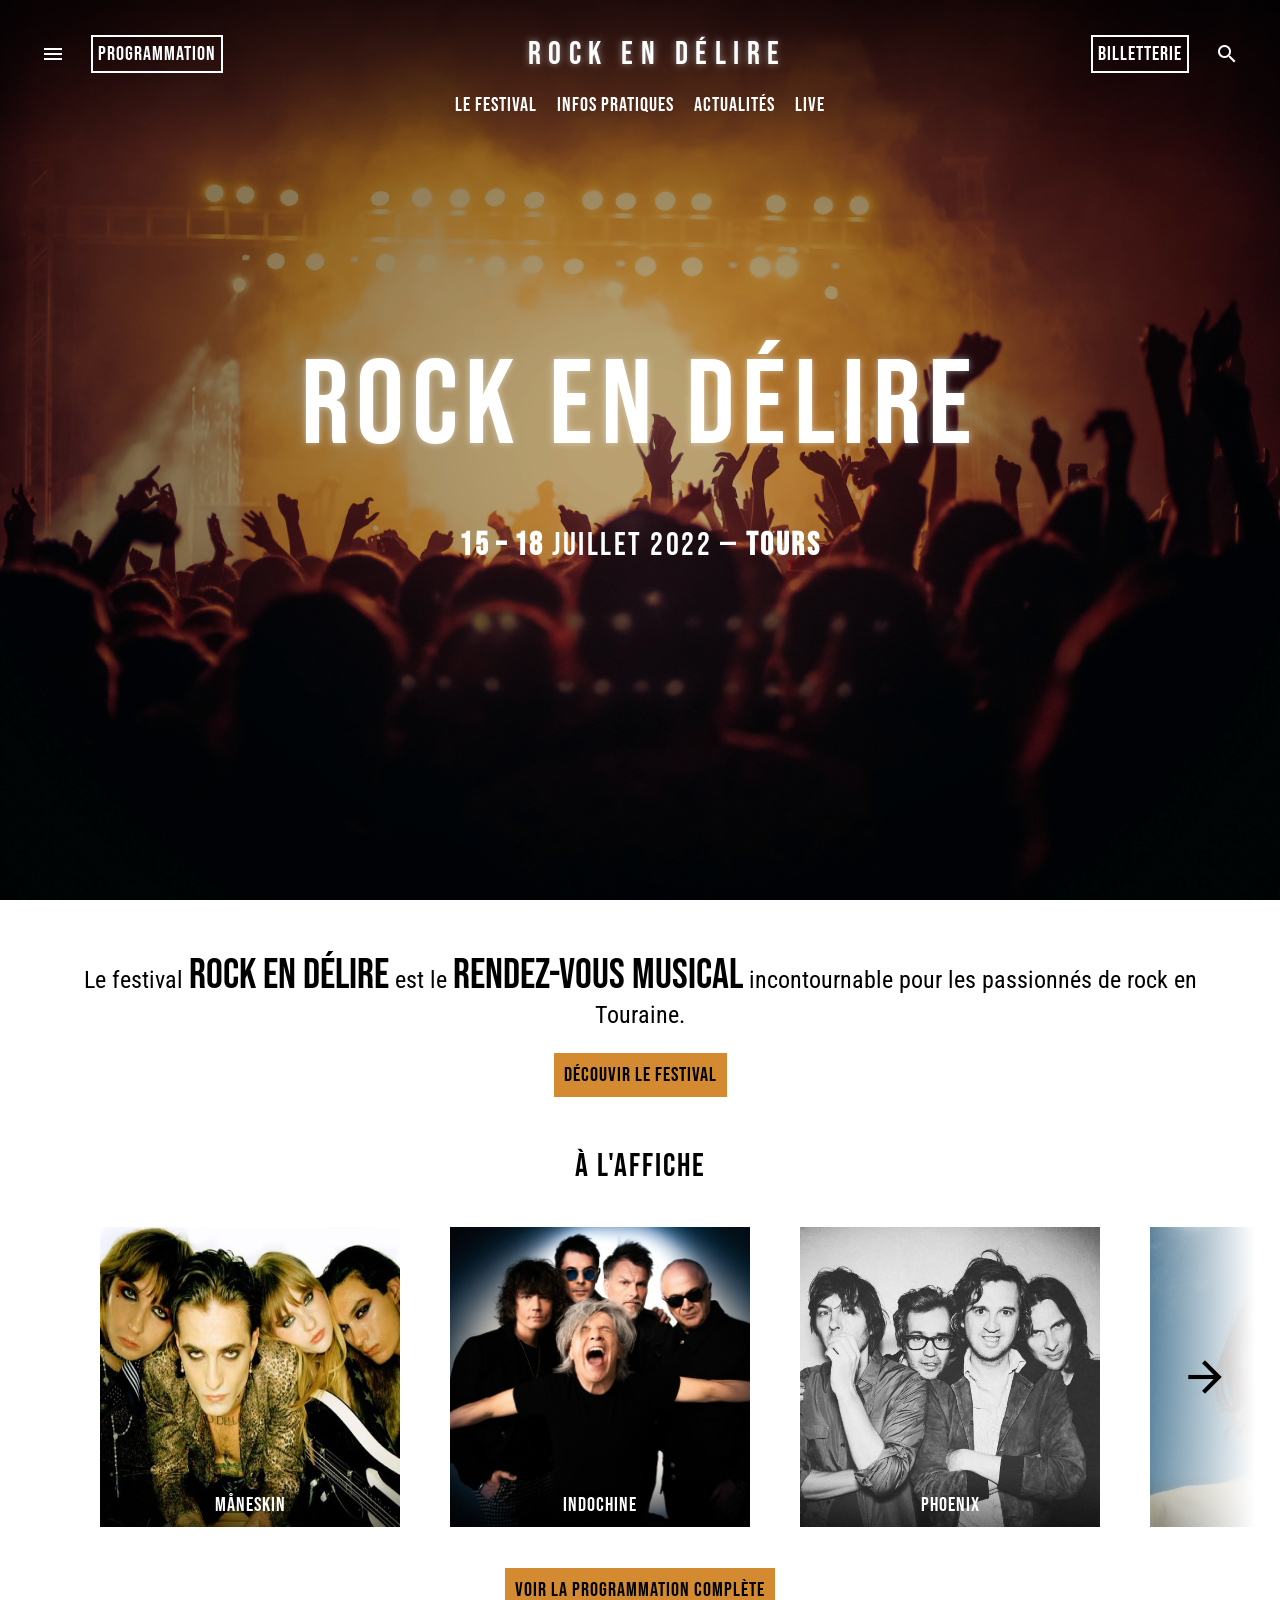
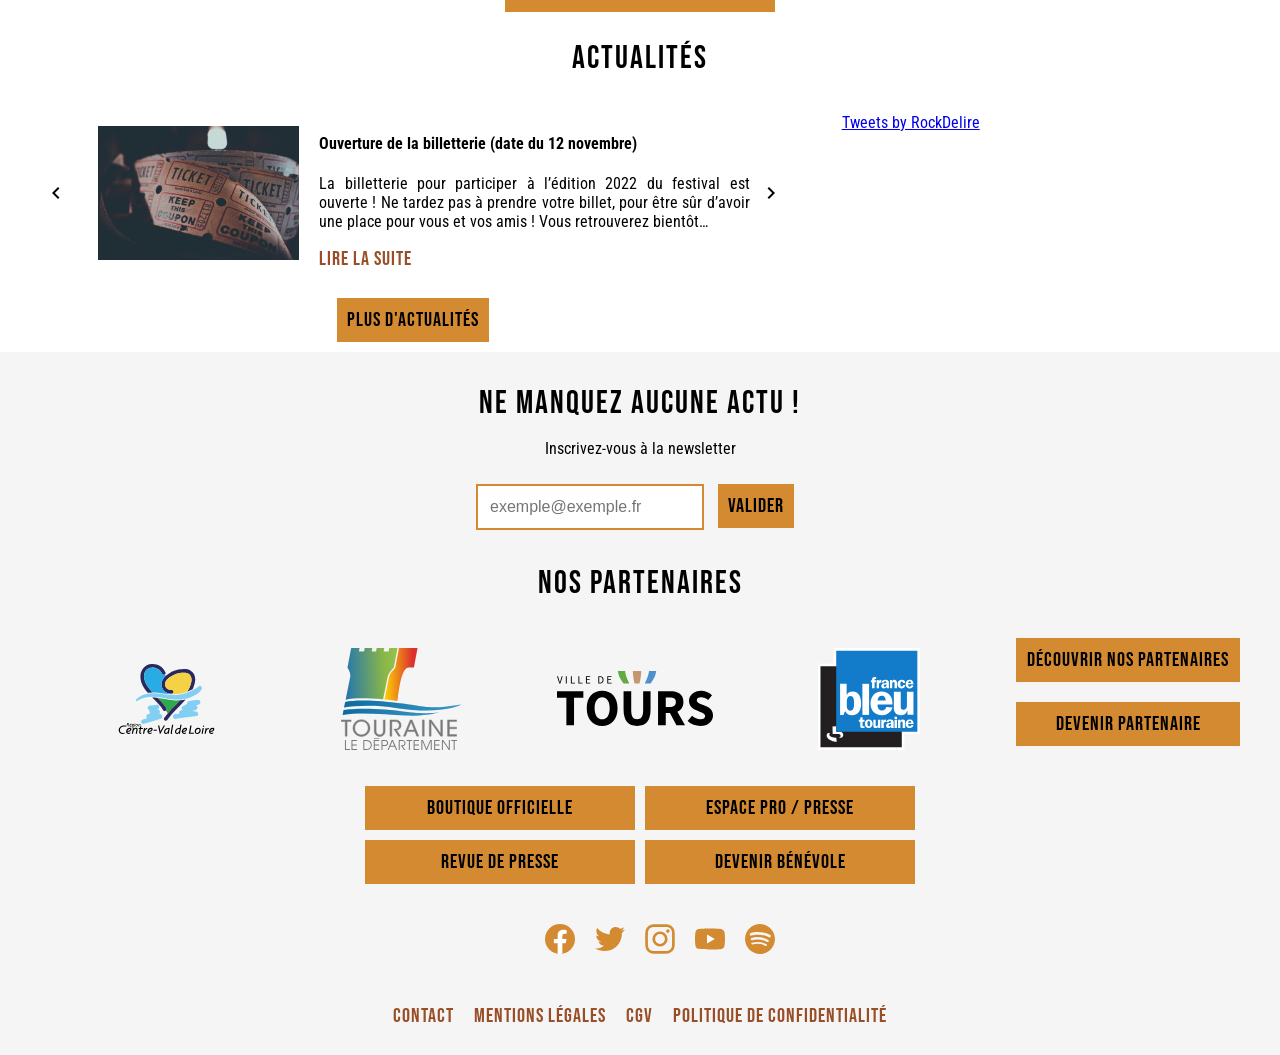
==== index.html @ ed9f4fd5 "Icônes des réseaux sociaux" ====
<!DOCTYPE html>
<html lang="fr">
<head>
    <meta charset="UTF-8">
    <meta name="viewport" content="width=device-width, initial-scale=1.0">
    <link rel="icon" href="img/favicon.svg"/>
    <link rel="stylesheet" href="style.css"/>
    <link rel="stylesheet" href="img/programmation/programmation.css">
    <link rel="stylesheet" href="img/article/article.css">
    <link rel="stylesheet" href="img/partenaires/partenaires.css">
    <link rel="stylesheet" href="img/reseaux/reseaux.css">
    <link rel="preconnect" href="https://fonts.googleapis.com">
    <link rel="preconnect" href="https://fonts.gstatic.com" crossorigin>
    <link rel="preconnect" href="https://fonts.googleapis.com">
    <link rel="preconnect" href="https://fonts.gstatic.com" crossorigin>
    <link href="https://fonts.googleapis.com/css2?family=Bebas+Neue&family=Roboto+Condensed:ital,wght@0,300;0,400;0,700;1,300;1,400;1,700&display=swap"
          rel="stylesheet">
    <link href="https://fonts.googleapis.com/icon?family=Material+Icons" rel="stylesheet">
    <title>Rock en délire</title>
</head>
<body>

    <!-- Menu -->
    <nav class="menu menu--hidden" id="menu">
        <ul>
            <li><a href="#" class="a">Programmation</a></li>
            <li><a href="#" class="a">Billetterie</a></li>
            <li><a href="#" class="a">Le festival</a></li>
            <li><a href="#" class="a">Infos pratiques</a></li>
            <li><a href="#" class="a">Actualités</a></li>
            <li><a href="#" class="a">Live</a></li>
            <li><a href="#" class="a">Boutique officielle</a></li>
            <li><a href="#" class="a">Partenaires</a></li>
            <li><a href="#" class="a">Espace pro / presse</a></li>
        </ul>
    </nav>
    <div class="menu-background menu-background--hidden" id="menu-background"></div>

    <!-- En-tête -->
    <header class="header" id="header">
        <div class="header__top">
            <button class="material-icons btn ic-btn" title="Menu" id="menu-btn">menu</button>
            <a href="#" class="btn">Programmation</a>
            <div class="red header__red" id="header__red">
                <a href="#">Rock en délire</a>
            </div>
            <a href="#" class="btn">Billetterie</a>
            <button class="material-icons btn ic-btn" title="Rechercher">search</button>
        </div>
        <div class="header__bottom">
            <a class="a" href="#">Le festival</a>
            <a class="a" href="#">Infos pratiques</a>
            <a class="a" href="#">Actualités</a>
            <a class="a" href="#">Live</a>
        </div>
    </header>


    <!-- Affiche -->
    <div class="cover">
        <h1 class="red cover__red">Rock en délire</h1>
        <div class="cover__bottom">
            <span style="font-weight: 700;">15&#8239;–&#8239;18</span> juillet 2022 — <span style="font-weight: 700;">Tours</span>
        </div>
    </div>


    <!-- Présentation -->
    <section class="introduction">
        <p>Le festival <em>Rock en délire</em> est le <em>rendez-vous musical</em> incontournable pour les passionnés de rock en Touraine.</p>
        <a href="#" class="btn btn--filled">Découvir le festival</a>
    </section>


    <!-- À l'affiche -->
    <section class="programmation">
        <h2>À l'affiche</h2>

        <div class="programmation__ls-container">
            <ul class="programmation__ls" id="programmation__ls">
                <a class="a" href="#" id="art1"><li>Måneskin</li></a>
                <a class="a" href="#" id="art2"><li>Indochine</li></a>
                <a class="a" href="#" id="art3"><li>Phoenix</li></a>
                <a class="a" href="#" id="art4"><li>Orelsan</li></a>
                <a class="a" href="#" id="art5"><li>Last Train</li></a>
                <a class="a" href="#" id="art6"><li>MNNQNS</li></a>
            </ul>
            <div class="programmation__ls-overflow">
                <span id="scroll-arrow" class="btn ic-btn material-icons">arrow_forward</span>
            </div>
        </div>
        

        <a href="#" class="btn btn--filled programmation__btn">Voir la programmation complète</a>
    </section>


    <!-- Actualités et tweets -->
    <h2>Actualités</h2>
    <div class="ligne-actualite">
        <!-- Actualités -->
        <div class="alignement-article">
            <section class="actualite">
                <div class="chevron">
                    <span class="material-icons" id="chevron_left">chevron_left</span>
                </div>
                <div class="articles-div">
                    <ul class="articles-ul">
                        <li class="article-li" id="article1">
                            <article class="article">
                                <div class="img-article" id="img-article-1"></div>
                                <div class="contenu-article">
                                    <h4 class="titre-article">Ouverture de la billetterie (date du 12 novembre)</h4>
                                    <p class="debut-article">La billetterie pour participer à l’édition 2022 du festival est ouverte ! Ne tardez pas à prendre votre billet, pour être sûr d’avoir une place pour vous et vos amis ! Vous retrouverez bientôt…</p>
                                    <a href="#" class="a suite-article">Lire la suite</a>
                                </div>
                            </article>
                        </li>
                        <li class="article-li" id="article2">
                            <article class="article">
                                <div class="img-article" id="img-article-2"></div>
                                <div class="contenu-article">
                                    <h4 class="titre-article">Le programme 2022 est disponible !</h4>
                                    <p class="debut-article">Vous pouvez d’ores et déjà consulter la programmation 2022. Comme chaque année, de nouveaux artistes font leur apparition, pour toujours plus enrichir la diversité du public. Font leur apparition…</p>
                                    <a href="#" class="a suite-article">Lire la suite</a>
                                </div>
                            </article>
                        </li>
                        <li class="article-li" id="article3">
                            <article class="article">
                                <div class="img-article" id="img-article-3"></div>
                                <div class="contenu-article">
                                    <h4 class="titre-article">Un cadeau de la part de notre nouveau partenaire</h4>
                                    <p class="debut-article">L’équipe du festival vous informe avoir trouver un nouveau partenaire premium : The Coca-Cola Company ! Et ce n’est pas tout : en tant que nouveau partenaire il offre une cannette de soda à chaque participant. Vous pourrez la récupérer…</p>
                                    <a href="#" class="a suite-article">Lire la suite</a>
                                </div>
                            </article>
                        </li>
                        <li class="article-li" id="article4">
                            <article class="article">
                                <div class="img-article" id="img-article-4"></div>
                                <div class="contenu-article">
                                    <h4 class="titre-article">Nouveautés dans la boutique des goodies</h4>
                                    <p class="debut-article">Découvrez nos nouveaux goodies pour l’édition 2022 dans la boutique officielle du site du festival. La nouveauté de cette année : la possibilité de personnaliser votre t-shirt avec un message personnalisé ! Vous trouverez également des nouveaux… </p>
                                    <a href="#" class="a suite-article">Lire la suite</a>
                                </div>
                            </article>
                        </li>
                    </ul>
                </div>
                <div class="chevron">
                    <span class="material-icons"  id="chevron_right">chevron_right</span>
                </div>
            </section>
            <div style="text-align: center;">
                <a href="#" class="btn btn--filled">Plus d'actualités</a>
            </div>
        </div>
        <script>
            const chevron_left = document.getElementById("chevron_left");
            const chevron_right = document.getElementById("chevron_right");

            let articles = [document.getElementById("article1"),
                            document.getElementById("article2"),
                            document.getElementById("article3"),
                            document.getElementById("article4")];

            var index = 0;

            chevron_right.addEventListener("click", (e) => {
                articles[index].style.display = "none";
                index+=1;
                if(index == articles.length) {
                    index=0;
                    articles[index].style.display = "block";
                } else {
                    articles[index].style.display = "block";
                }
                
            })

            chevron_left.addEventListener("click", (e) => {
                articles[index].style.display = "none";
                index-=1;
                if(index == -1) {
                    index=articles.length-1;
                    articles[index].style.display = "block";
                } else {
                    articles[index].style.display = "block";
                }
                
            })
        </script>

        <!-- Tweets -->
        <section class="tweets">
            <a class="twitter-timeline" href="https://twitter.com/RockDelire?ref_src=twsrc%5Etfw" data-height="250">Tweets by RockDelire</a> 
            <script async src="https://platform.twitter.com/widgets.js" charset="utf-8"></script>
        </section>
    </div>

    <!--Instagram-->
    <!--Playlist officielle-->
    <!-- Pied de page -->
    <footer>
        <section class="newsletter">
            <h2>Ne manquez aucune actu !</h2>
            <p>Inscrivez-vous à la newsletter</p>
            <form id="newsletter-widget">
                <input type="email" id="emailNewsletter" name="email" placeholder="exemple@exemple.fr">
                <input type="submit" value="Valider" class="btn btn--filled"/>
            </form>
        </section>

        
        <h2>Nos partenaires</h2>
        <section class="partenaires">
            <ul class="partenaires__liste">
                <li><a href="#" id="logo-partenaire-1" title="Région Centre-Val de Loire"></a></li>
                <li><a href="#" id="logo-partenaire-2" title="Conseil départemental d'Indre-et-Loire"></a></li>
                <li><a href="#" id="logo-partenaire-3" title="Ville de Tours"></a></li>
                <li><a href="#" id="logo-partenaire-4" title="France Bleu Touraine"></a></li>
            </ul>
            <div class="partenaires__boutons">
                <a href="#" class="btn btn--filled">Découvrir nos partenaires</a>
                <a href="#" class="btn btn--filled">Devenir partenaire</a>
            </div>
        </section>

        <section class="redirection">
            <div class="redirection__grid">
                <a href="#" class="btn btn--filled">Boutique officielle</a>
                <a href="#" class="btn btn--filled">Espace pro / presse</a>
                <a href="#" class="btn btn--filled">Revue de presse</a>
                <a href="#" class="btn btn--filled">Devenir bénévole</a>
            </div>
        </section>

        <section class="reseaux-sociaux">
            <ul class="reseaux-sociaux__ls">
                <li><a href="#" class="btn ic-btn" id="r1" title="Facebook"><img src="img/reseaux/Facebook.svg" alt="Facebook"/></a></li>
                <li><a href="#" class="btn ic-btn" id="r2" title="Twitter"><img src="img/reseaux/Twitter.svg" alt="Twitter"/></a></li>
                <li><a href="#" class="btn ic-btn" id="r3" title="Instagram"><img src="img/reseaux/Instagram.svg" alt="Instagram"/></a></li>
                <li><a href="#" class="btn ic-btn" id="r4" title="YouTube"><img src="img/reseaux/YouTube.svg" alt="YouTube"/></a></li>
                <li><a href="#" class="btn ic-btn" id="r5" title="Spotify"><img src="img/reseaux/Spotify.svg" alt="Spotify"/></a></li>
            </ul>
        </section>

        <section class="footer-menu">
            <ul>
                <li>
                    <a href="#" class="a">Contact</a>
                </li>
                <li>
                    <a href="#" class="a">Mentions légales</a>
                </li>
                <li>
                    <a href="#" class="a">CGV</a>
                </li>
                <li>
                    <a href="#" class="a">Politique de confidentialité</a>
                </li>
            </ul>
        </section>

    </footer>

    <script>
        // Menu
        const menuElt = document.getElementById("menu");
        const menuBackgroundElt = document.getElementById("menu-background");
        const menuBtnElt = document.getElementById("menu-btn");

        menuBtnElt.addEventListener("click", (e) => {
            menuElt.classList.remove("menu--hidden");
            menuBackgroundElt.classList.remove("menu-background--hidden");
        });
        
        menuBackgroundElt.addEventListener("mousedown", (e) => {
            menuElt.classList.add("menu--hidden");
            menuBackgroundElt.classList.add("menu-background--hidden");
        })

        menuElt.addEventListener("click", (e) => {
            if (e.target.tagName == 'A') {
                menuElt.classList.add("menu--hidden");
                menuBackgroundElt.classList.add("menu-background--hidden");
            }
        })

        // En-tête
        const headerElt = document.getElementById("header");
        const headerRedElt = document.getElementById("header__red");

        window.addEventListener("scroll", (e) => {
            if (window.pageYOffset > window.innerHeight) {
                headerElt.style.backgroundColor = "rgba(0, 0, 0, 0.75)";
                headerRedElt.style.opacity = "1";
                headerRedElt.style.pointerEvents = "";
            } else {
                headerElt.style.backgroundColor = "";
                headerRedElt.style.opacity = "0";
                headerRedElt.style.pointerEvents = "none";
            }
        });

        // Programmation
        const scrollArrowElt = document.getElementById("scroll-arrow");
        const programmationLsElt = document.getElementById("programmation__ls");

        scrollArrowElt.addEventListener("click", (e) => {
            programmationLsElt.scrollBy(300,0);
        });

        programmationLsElt.addEventListener("wheel", (e) => {
            e.preventDefault();
            programmationLsElt.scrollBy(e.deltaY * 3,0);
        });
    </script>
</body>
</html>
---- style.css ----
body {
    margin: 0;
    font-family: var(--font);
    background-color: white;
}

* {
    scroll-behavior: smooth;
}

::selection {
    background-color: var(--color3);
}


/* Variables */

:root {
    /* Polices */
    --font: 'Roboto Condensed', sans-serif;
    --hfont: 'Bebas Neue', 'Roboto Condensed', sans-serif;

    /* Couleurs */
    --color1: #F5D696;
    --color2: #F2AE4D;
    --color3: #D38A31;
    --color4: #984E26;
    --color5: #431313;
}

/* Rock en délire */
.red {
    text-transform: uppercase;
    font-family: var(--hfont);
    letter-spacing: 7.5px;
    text-shadow: rgba(255, 255, 255, 0.5) 0 0 7.5px;
    font-weight: normal;
}


/* Sections et titres */

section {
    margin: 25px;
}

h2 {
    text-align: center;
    font-family: var(--hfont);
    font-weight: normal;
    letter-spacing: 2px;
    font-size: 2em;
    margin-bottom: 10px;
}

/* Boutons et liens */

.btn, .a {
    display: inline-block;

    text-align: center;

    text-decoration: none;
    font-size: 1.25em;

    color: inherit;

    transition: .25s;
}

.btn:not(.ic-btn), .a {
    font-family: var(--hfont);
    letter-spacing: 1px;
}

.btn:not(.ic-btn):hover, .a:hover {
    letter-spacing: 2px;
}

.btn:not(.ic-btn):active, .a:active {
    letter-spacing: 0px;
}

.ic-btn {
    background-color: transparent;
    border: none;
    cursor: pointer;
}

.ic-btn:hover {
    padding-left: 10px;
    padding-right: 10px;
}

.btn--filled {
    padding: 10px;
    border: none;

    background-color: var(--color3);
}

.btn--filled:hover {
    background-color: var(--color2);
}

.btn--filled:active {
    background-color: var(--color1);
}

.a {
    border-bottom: solid transparent 2px;
    color: var(--color4);
}

.a:hover {
    border-bottom-color: var(--color4);
}


/* Menu */

.menu {
    z-index: 4;

    position: fixed;

    padding: 25px;
    box-sizing: border-box;

    top: 0;
    bottom: 0;
    left: 0;
    width: 250px;

    background-color: var(--color4);

    overflow-y: auto;

    transition: .25s;
}

.menu--hidden {
    transform: translateX(-250px);
    opacity: 0;
    pointer-events: none;
}

.menu ul {
    list-style: none;
    padding: 0;
    display: flex;
    flex-direction: column;
}

.menu ul li {
    margin: 10px;
}

.menu a {
    color: white;
}

.menu a:hover {
    border-bottom-color: white;
}

.menu-background {
    position: fixed;
    background-color: rgba(0, 0, 0, .5);
    z-index: 3;
    top: 0;
    bottom: 0;
    left: 0;
    right: 0;
    transition: .25s;
}

.menu-background--hidden {
    pointer-events: none;
    opacity: 0;
}


/* En-tête */

.header {
    position: fixed;
    padding: 25px;
    width: 100vw;
    box-sizing: border-box;

    z-index: 2;

    color: white;
    background-image: linear-gradient(to bottom, rgba(0, 0, 0, .5), rgba(0, 0, 0, 0));

    transition: background .25s;
}

.header__top, .header__bottom {
    display: flex;
    flex-direction: row;
    justify-content: center;
}

.header__red {
    flex: 1;
    font-size: 2em;
    text-align: center;
    display: flex;
    flex-direction: column;
    justify-content: center;
    transition: .25s;
    opacity: 0;
}

.header__red a {
    text-decoration: none;
    color: inherit;
}

.header__red:hover {
    text-shadow: rgba(255, 255, 255, 0.75) 0 0 10px;
}

@media screen and (max-height: 512px) {
    /* La seconde ligne de l'en-tête est masquée si la hauteur du viewport est inférieure à 512px. */
    .header__bottom {
        display: none;
    }
}
@media screen and (max-width: 450px) {
    /* La seconde ligne de l'en-tête est masquée si la largeur du viewport est inférieure à 450px. */
    .header__bottom {
        display: none;
    }

    .header__red {
        display: none;
    }

    .header {
        padding: 10px;
    }
}

@media screen and (max-width: 700px) {
    .header__red {
        visibility: hidden;
        font-size: 0;
    }
}

.header .a, .header .btn {
    margin: 10px;
}

.header .btn:not(.ic-btn) {
    border: solid white 2px;
    padding: 5px;
}

.header .a {
    color: white;
}

.header .a:hover {
    border-bottom-color: white;
}


/* Affiche */

.cover {
    width: 100%;
    height: 100vh;

    background-color: black;
    background-image: linear-gradient(rgba(0, 0, 0, 0.25), rgba(0, 0, 0, 0.25)), url('img/background.jpg');
    background-size: cover;
    background-position: center;

    z-index: 1;

    display: flex;
    flex-direction: column;
    justify-content: center;

    text-align: center;
    color: white;
}

.cover__red {
    font-size: 7.5em;
    margin: 25px;
    margin-bottom: 2.5vh;
}

.cover__bottom {
    font-size: 2em;
    margin: 25px;
    font-family: var(--hfont);
    letter-spacing: 2.5px;
}

@media screen and (max-width: 768px) {
    .cover__red {
        font-size: 6em;
    }
}
@media screen and (max-width: 426px) {
    .cover__red {
        font-size: 4em;
    }

    .cover__bottom {
        font-size: 1.25em;
    }
}

.cover__red, .cover__bottom {
    animation: appearance .75s cubic-bezier(0.4, 0, 0.2, 1) .5s 1 normal both;
}

.cover__bottom {
    animation-delay: 1s;
}

@keyframes appearance {
    0% {
        opacity: 0;
        transform: translateY(25vh);
    }

    100% {
        opacity: 1;
        transform: translateY(0);
    }
}


/* Présentation */

.introduction {
    margin: 50px;
    text-align: center;
}

.introduction p {
    font-size: 1.5em;
}

.introduction em {
    font-weight: normal;
    font-style: normal;
    font-family: var(--hfont);
    font-size: 1.75em;
}


/* Programmation "À l'affiche */

.programmation__ls-container {
    position: relative;
}

.programmation__ls {
    display: flex;
    flex-direction: row;
    overflow-x: scroll;
    scrollbar-width: none;
    list-style: none;
    padding-left: 50px;
    padding-right: 150px;
}

.programmation__ls::-webkit-scrollbar {
    width: 0;
}

.programmation__ls a {
    width: 300px;
    height: 300px;
    margin: 25px;
    
    flex-shrink: 0;

    background-color: var(--color1);
    background-size: cover;
    background-repeat: no-repeat;

    border: none;

    color: white;

    display: flex;
    flex-direction: column;
    justify-content: flex-end;
}

.programmation__ls a li {
    padding: 10px;
    padding-top: 20px;
    background-image: linear-gradient(to bottom, rgba(0, 0, 0, 0), rgba(0, 0, 0, .5));
}

.programmation__ls-overflow {
    background-image: linear-gradient(to right, rgba(255, 255, 255, 0), rgba(255, 255, 255, 1));
    position: absolute;
    top: 0;
    bottom: 0;
    right: 0;
    width: 150px;
    display: flex;
    flex-direction: column;
    justify-content: center;
}

.programmation__ls-overflow .ic-btn {
    font-size: 50px;
    width: fit-content;
    margin-left: 75px;
    user-select: none;
}

@media screen and (max-width: 768px) {
    .programmation__ls {
        padding-left: 25px;
        padding-right: 75px;
    }

    .programmation__ls a {
        width: 150px;
        height: 150px;
        margin: 10px;
    }

    .programmation__ls-overflow {
        width: 75px;
        pointer-events: none;
    }
    
    .programmation__ls-overflow .ic-btn {
        display: none;
    }
}

.programmation__btn {
    margin: auto;
    display: block;
    width: fit-content;
}


/* Actualités */

.ligne-actualite {
    display: flex;
    flex-direction: row;
    justify-content: center;
    margin: 10px;
}

.alignement-article {
    display: flex;
    flex-direction: column;
    flex: 2;
    align-items: stretch;
}

.actualite {
    display: flex;
    flex-direction: row;
}

.chevron {
    display: flex;
    width: 10%;
    cursor: pointer;
}

.chevron span {
    margin: auto;
}

.articles-div {
    margin: 0;
    padding: 0;
}

.articles-ul {
    list-style: none;
    margin: 0;
    padding: 0;
    width: 100%;
}

.article-li {
    margin: 0;
    padding: 0;
}

#article1 {display: block;}
#article2 {display: none;}
#article3 {display: none;}
#article4 {display: none;}

.article {
    display: flex;
    flex-direction: row;
    margin: 0;
    padding: 0;
}

.img-article {
    flex: 1;
    background-repeat: no-repeat;
    background-size: contain;
    background-position: center;
    margin: 2%;
}

.contenu-article {
    flex: 2;
}

.debut-article {
    text-align: justify;
}

.tweets {
    flex: 1;  
}

@media screen and (max-width: 768px) {
    .ligne-actualite {
        flex-direction: column;
    }
}


/* Pied de page */

footer {
    background-color: whitesmoke;
    padding: 5px;
}

    /* Newsletter */
.newsletter {
    text-align: center;
}

.newsletter input[type="email"] {
    padding: 12px;
    font-size: 1em;
    border: solid 2px var(--color3);
}

.newsletter input[type="submit"] {
    margin: 10px;
}


    /* Partenaires */
.partenaires {
    display: flex;
    flex-direction: row;
    align-items: stretch;
    justify-content: space-between;
}

.partenaires__liste {
    margin: 0;
    padding: 0;
    display: flex;
    flex-direction: row;
    justify-content: space-evenly;
    width: 80%;
    list-style: none;
}

.partenaires__liste li {
    margin: 0;
    padding: 0;
    width: 20%;
    height: 100%;
}

.partenaires__liste li a {
    margin: 10%;
    display: block;
    height: 80%;
    background-repeat: no-repeat;
    background-size: contain;
    background-position: center;
}

.partenaires__boutons {
    width: 20%;
    display: flex;
    flex-direction: column;
}

.partenaires__boutons .btn {
    margin: 10px;
}

@media screen and (max-width: 768px) {
    .partenaires {
        flex-direction: column;
    }

    .partenaires__liste {
        width: 100%;
        height: 100px;
    }

    .partenaires__boutons {
        flex-direction: row;
        width: auto;
        justify-content: center;
        margin-top: 10px;
    }
}

@media screen and (max-width: 375px) {
    .partenaires__boutons {
        flex-direction: column;
    }
}


.redirection {
    display: flex;
    justify-content: center;
}

.redirection__grid {
    display: grid;
    grid-template-columns: repeat(2, 1fr);
}

.redirection__grid .btn {
    margin: 5px;
    width: 250px;
}

@media screen and (max-width: 600px) {
    .redirection__grid {
        display: flex;
        flex-direction: column;
    }
}

    /* Réseaux sociaux */
.reseaux-sociaux__ls {
    display: flex;
    flex-direction: row;
    justify-content: center;
    list-style: none;
}

.reseaux-sociaux__ls li {
    margin: 10px;
}

.reseaux-sociaux__ls img {
    width: 1.5em;
    height: 1.5em;
}

    /* Menu tout en bas de la page */
.footer-menu {
    margin-bottom: 10px;
}

.footer-menu ul {
    list-style: none;
    margin: 0;
    padding: 0;
    display: flex;
    flex-direction: row;
    justify-content: center;
}

.footer-menu ul li {
    margin: 10px;
}
---- img/programmation/programmation.css ----
#art1 {
    background-image: url("Maneskin.jpg");
}

#art2 {
    background-image: url("Indochine.jpg");
}

#art3 {
    background-image: url("Phoenix.jpg");
}

#art4 {
    background-image: url("Orelsan.jpg");
}

#art5 {
    background-image: url("Last Train.jpg");
}

#art6 {
    background-image: url("MNNQNS.jpg");
}
---- img/article/article.css ----
#img-article-1 {
    background-image: url("article billets.jpg");
}

#img-article-2 {
    background-image: url("article programme.jpg");
}

#img-article-3 {
    background-image: url("article coca cola.jpg");
}

#img-article-4 {
    background-image: url("article goodies.jpg");
}
---- img/partenaires/partenaires.css ----
#logo-partenaire-1 {
    background-image: url("RegionCentre.svg");
}
#logo-partenaire-2 {
    background-image: url("Indre-et-Loire_%2837%29_logo_2015.svg");
}
#logo-partenaire-3 {
    background-image: url("VilleTours.svg");
}
#logo-partenaire-4 {
    background-image: url("France_Bleu_Touraine.svg");
}
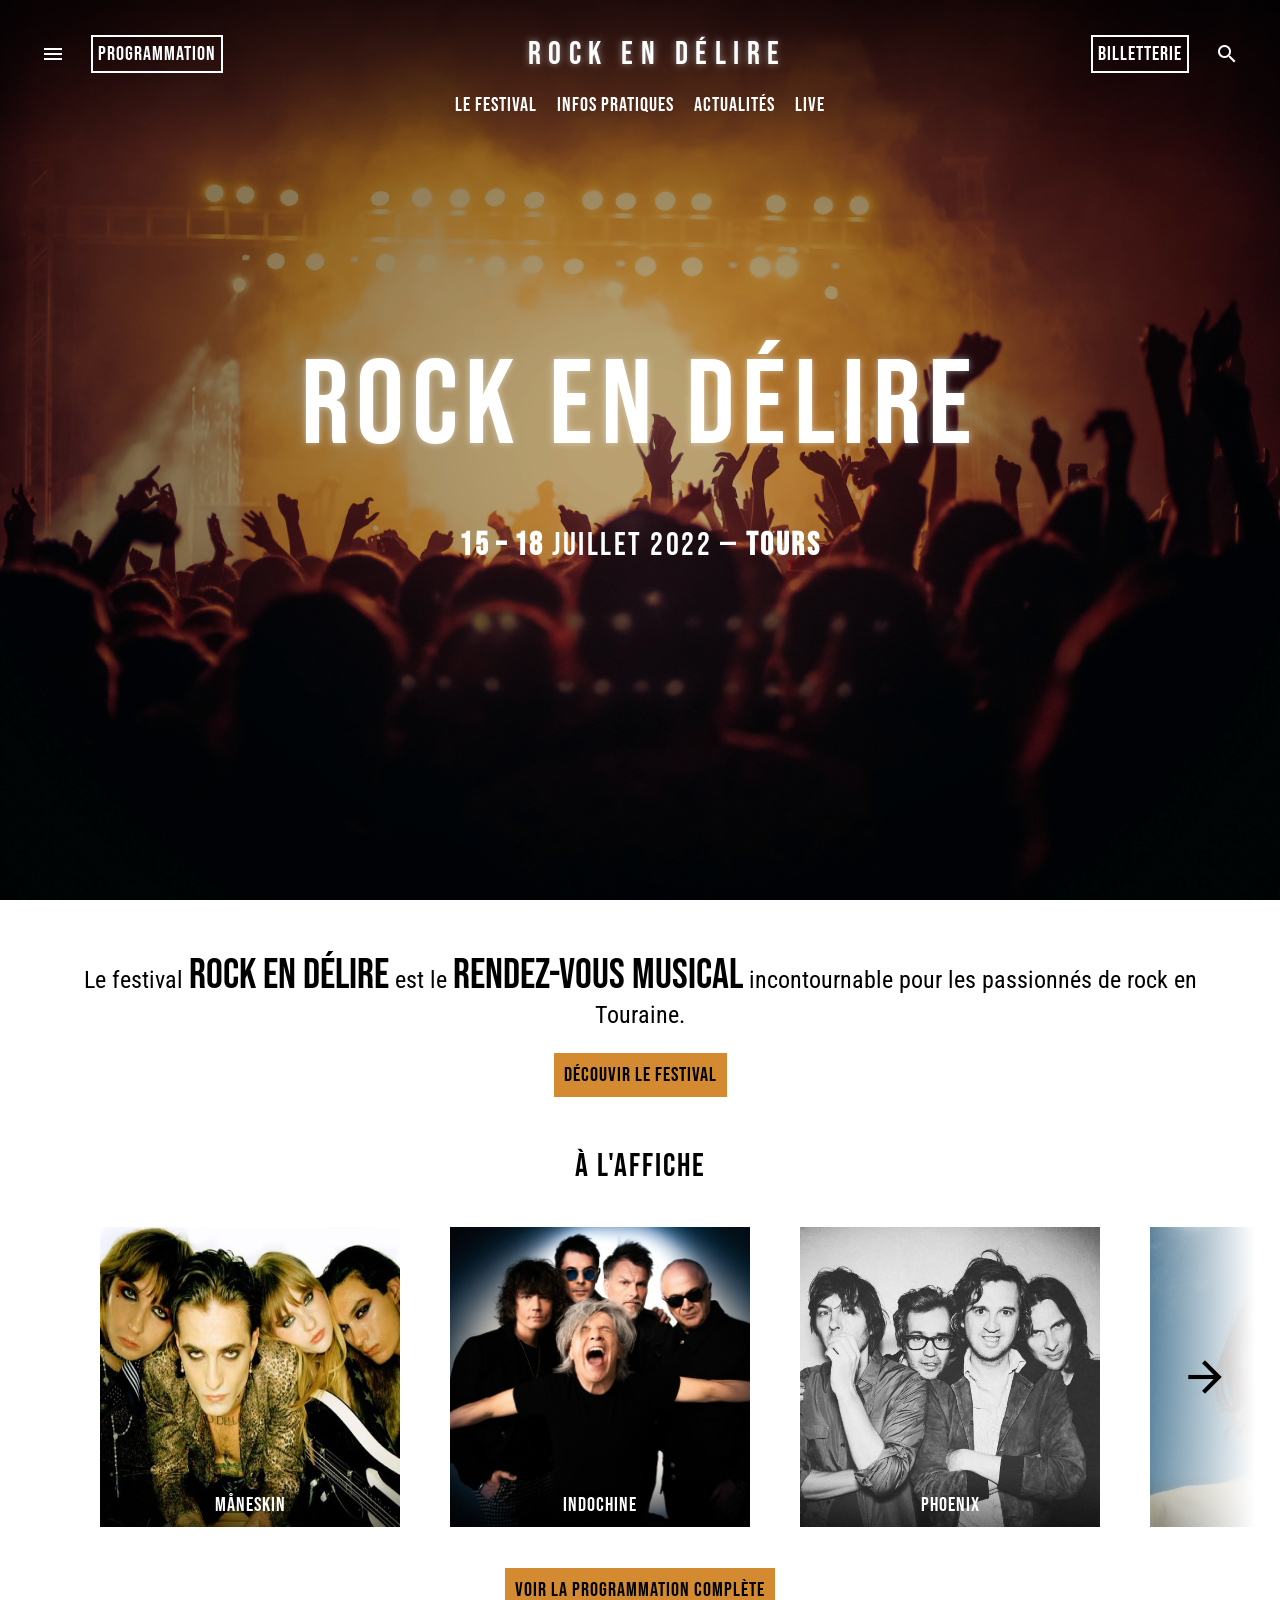
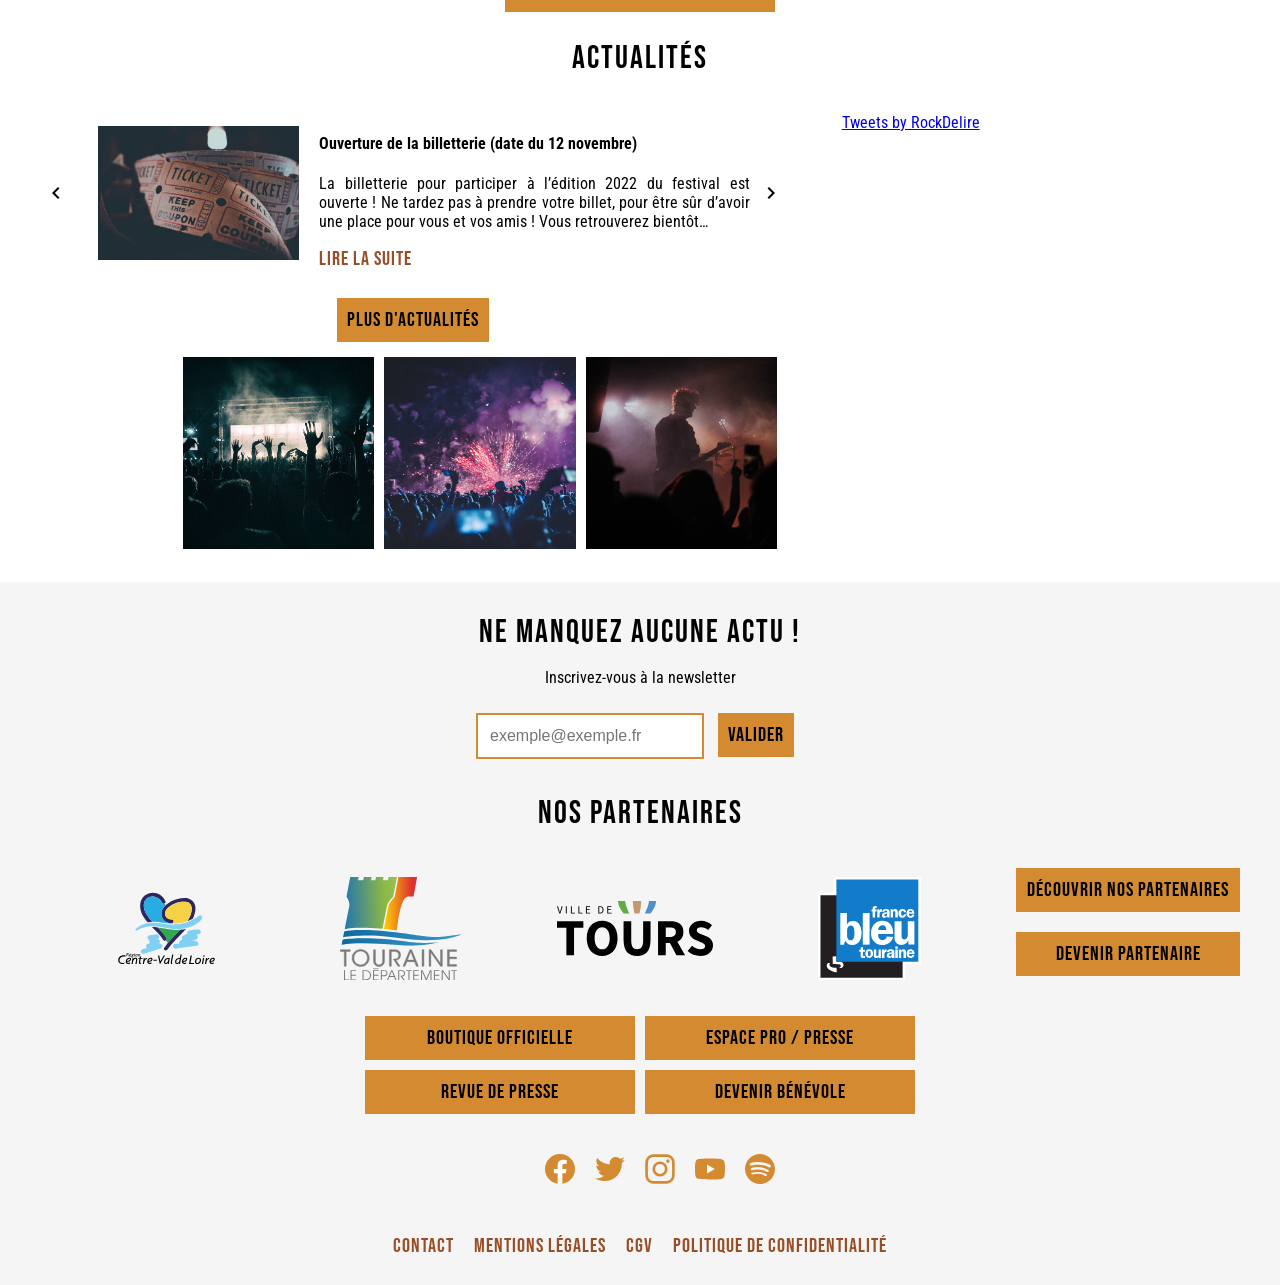
==== commit 4eee7c93: "insta + spotify" ====
--- a/index.html
+++ b/index.html
@@ -199,8 +199,22 @@
         </section>
     </div>
 
-    <!--Instagram-->
-    <!--Playlist officielle-->
+    <div class="ligne-actualite">
+        <!--Instagram-->
+        <div class="instagram">
+            <ul>
+                <li><a class="post-insta" id="post-insta-1" href="https://www.instagram.com/p/CXENk4WMLJa/?utm_source=ig_web_copy_link"><img src="img/instagram/Festival1.jpg" alt=""/></a></li>
+                <li><a class="post-insta" id="post-insta-2" href="https://www.instagram.com/p/CXEObr0sDo-/?utm_source=ig_web_copy_link"><img src="img/instagram/Festival2.jpg" alt=""/></a></li>
+                <li><a class="post-insta" id="post-insta-3" href="https://www.instagram.com/p/CXEOev1MFD3/?utm_source=ig_web_copy_link"><img src="img/instagram/Festival3.jpg" alt=""/></a></li>
+                <li><a class="post-insta" id="post-insta-4" href="https://www.instagram.com/p/CXEOispss4j/?utm_source=ig_web_copy_link"><img src="img/instagram/Festival4.jpg" alt=""/></a></li>
+                <li><a class="post-insta" id="post-insta-5" href="https://www.instagram.com/p/CXEOpgPMj2c/?utm_source=ig_web_copy_link"><img src="img/instagram/Festival5.jpg" alt=""/></a></li>
+                <li><a class="post-insta" id="post-insta-6" href="https://www.instagram.com/p/CXEOu2zM62C/?utm_source=ig_web_copy_link"><img src="img/instagram/Festival6.jpg" alt=""/></a></li>
+            </ul>
+        </div>
+        <!--Playlist officielle-->
+        <iframe class="spotify" src="https://open.spotify.com/embed/playlist/7rMDmjFcsm24O22zV3ZSIt?utm_source=generator" frameBorder="0" allowfullscreen="" allow="autoplay; clipboard-write; encrypted-media; fullscreen; picture-in-picture"></iframe>
+    </div>
+
     <!-- Pied de page -->
     <footer>
         <section class="newsletter">
@@ -216,10 +230,10 @@
         <h2>Nos partenaires</h2>
         <section class="partenaires">
             <ul class="partenaires__liste">
-                <li><a href="#" id="logo-partenaire-1" title="Région Centre-Val de Loire"></a></li>
-                <li><a href="#" id="logo-partenaire-2" title="Conseil départemental d'Indre-et-Loire"></a></li>
-                <li><a href="#" id="logo-partenaire-3" title="Ville de Tours"></a></li>
-                <li><a href="#" id="logo-partenaire-4" title="France Bleu Touraine"></a></li>
+                <li><a href="https://www.centre-valdeloire.fr/" id="logo-partenaire-1" title="Région Centre-Val de Loire" target="_blank"></a></li>
+                <li><a href="https://www.touraine.fr/" id="logo-partenaire-2" title="Conseil départemental d'Indre-et-Loire" target="_blank"></a></li>
+                <li><a href="https://www.tours.fr/" id="logo-partenaire-3" title="Ville de Tours" target="_blank"></a></li>
+                <li><a href="https://www.francebleu.fr/touraine" id="logo-partenaire-4" title="France Bleu Touraine" target="_blank"></a></li>
             </ul>
             <div class="partenaires__boutons">
                 <a href="#" class="btn btn--filled">Découvrir nos partenaires</a>
@@ -238,11 +252,11 @@
 
         <section class="reseaux-sociaux">
             <ul class="reseaux-sociaux__ls">
-                <li><a href="#" class="btn ic-btn" id="r1" title="Facebook"><img src="img/reseaux/Facebook.svg" alt="Facebook"/></a></li>
-                <li><a href="#" class="btn ic-btn" id="r2" title="Twitter"><img src="img/reseaux/Twitter.svg" alt="Twitter"/></a></li>
-                <li><a href="#" class="btn ic-btn" id="r3" title="Instagram"><img src="img/reseaux/Instagram.svg" alt="Instagram"/></a></li>
-                <li><a href="#" class="btn ic-btn" id="r4" title="YouTube"><img src="img/reseaux/YouTube.svg" alt="YouTube"/></a></li>
-                <li><a href="#" class="btn ic-btn" id="r5" title="Spotify"><img src="img/reseaux/Spotify.svg" alt="Spotify"/></a></li>
+                <li><a class="btn ic-btn" id="r1" title="Facebook" href="#"><img src="img/reseaux/Facebook.svg" alt="Facebook"/></a></li>
+                <li><a class="btn ic-btn" id="r2" title="Twitter" href="https://twitter.com/RockDelire" target="_blank"><img src="img/reseaux/Twitter.svg" alt="Twitter"/></a></li>
+                <li><a class="btn ic-btn" id="r3" title="Instagram" href="https://www.instagram.com/rock_en_delire" target="_blank"><img src="img/reseaux/Instagram.svg" alt="Instagram"/></a></li>
+                <li><a class="btn ic-btn" id="r4" title="YouTube" href="#"><img src="img/reseaux/YouTube.svg" alt="YouTube"/></a></li>
+                <li><a class="btn ic-btn" id="r5" title="Spotify" href="https://open.spotify.com/user/31i3vja37zrijgtmjqxi6qwd5gzu" target="_blank"><img src="img/reseaux/Spotify.svg" alt="Spotify"/></a></li>
             </ul>
         </section>
 
--- a/style.css
+++ b/style.css
@@ -538,6 +538,41 @@
     }
 }
 
+/* INSTAGRAM */
+.instagram {
+    width: 48%;
+}
+
+.instagram ul {
+    display: grid;
+    grid-template-columns: repeat(3, 1fr);
+    list-style: none;
+    width: 100%;
+    padding: 0;
+    margin: 0;
+}
+
+.instagram ul li {
+    padding: 0;
+    margin-right: 10px;
+}
+
+.post-insta {
+    margin: 0;
+}
+
+.post-insta img {
+    width: 100%;
+    margin: 5px;
+    margin-bottom: 0;
+}
+
+/* SPOTIFY */
+
+.spotify {
+    margin-left: 20px;
+}
+
 
 /* Pied de page */
 
